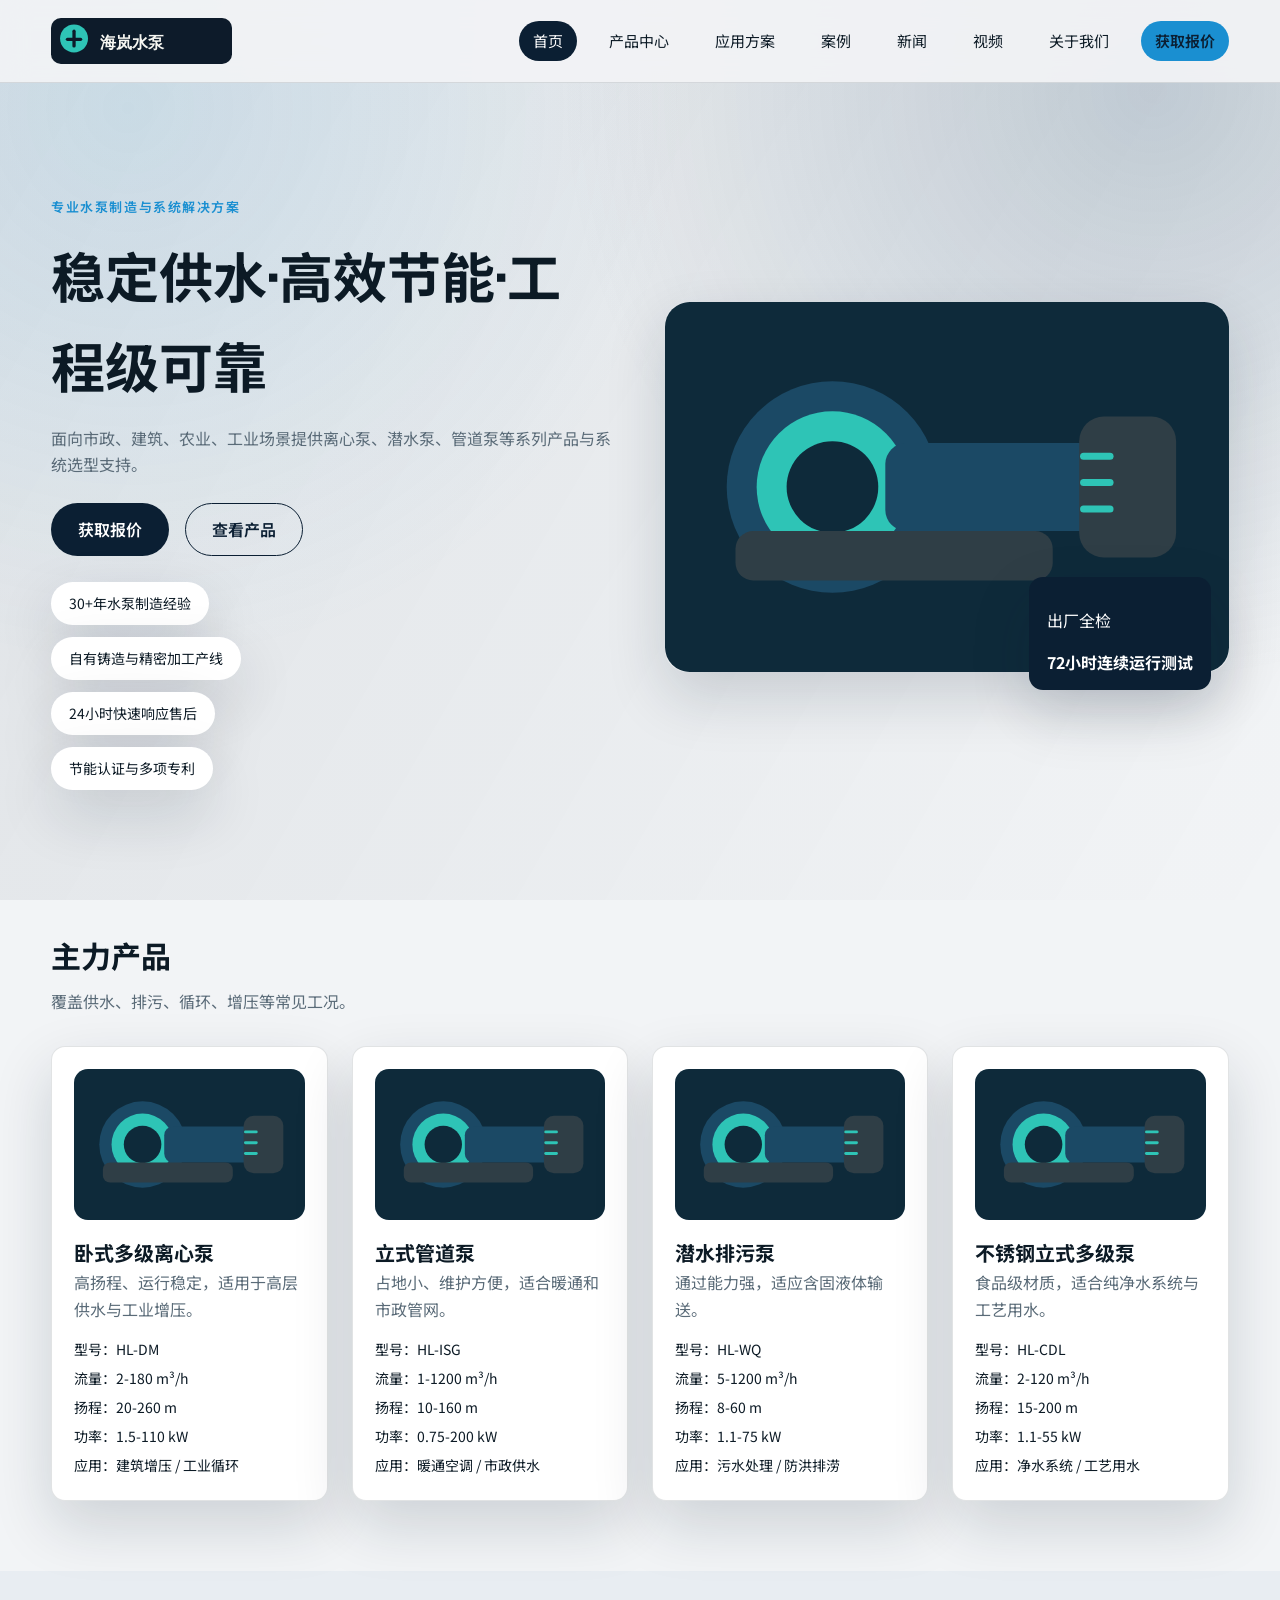
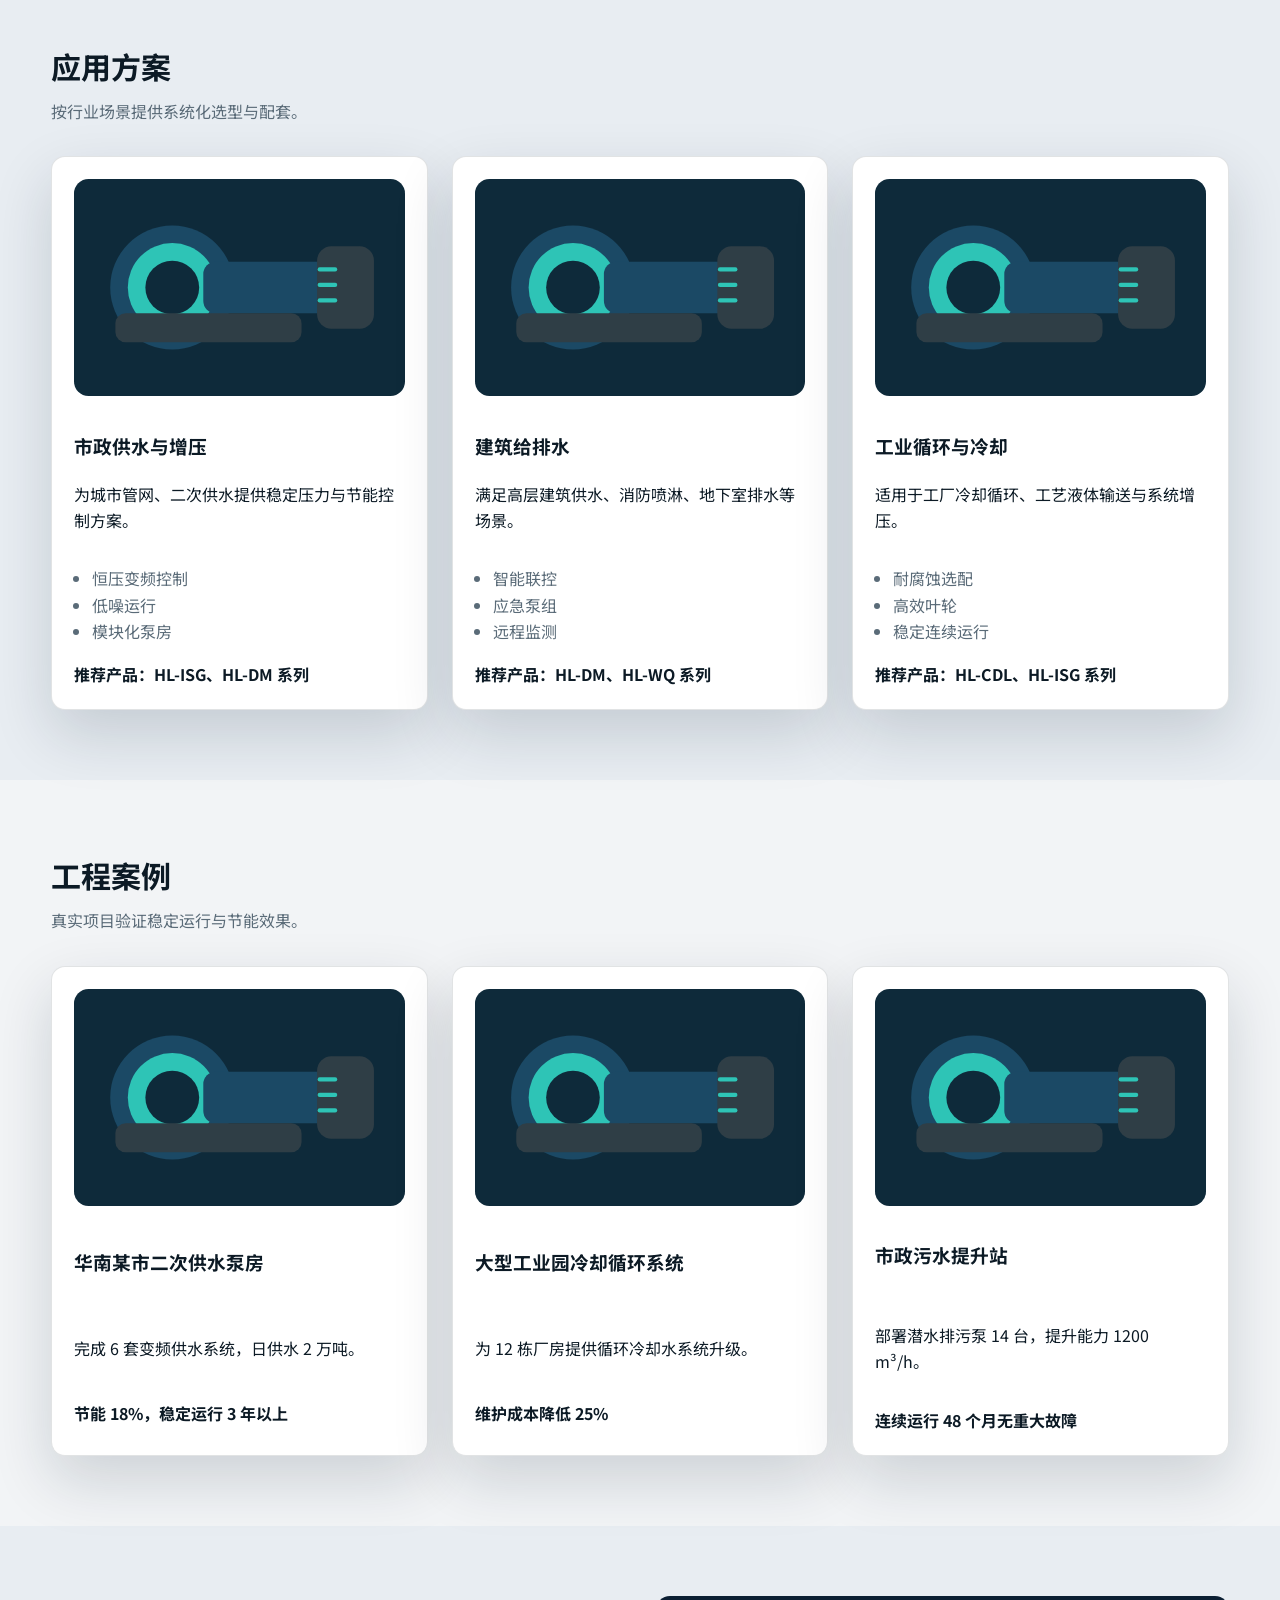
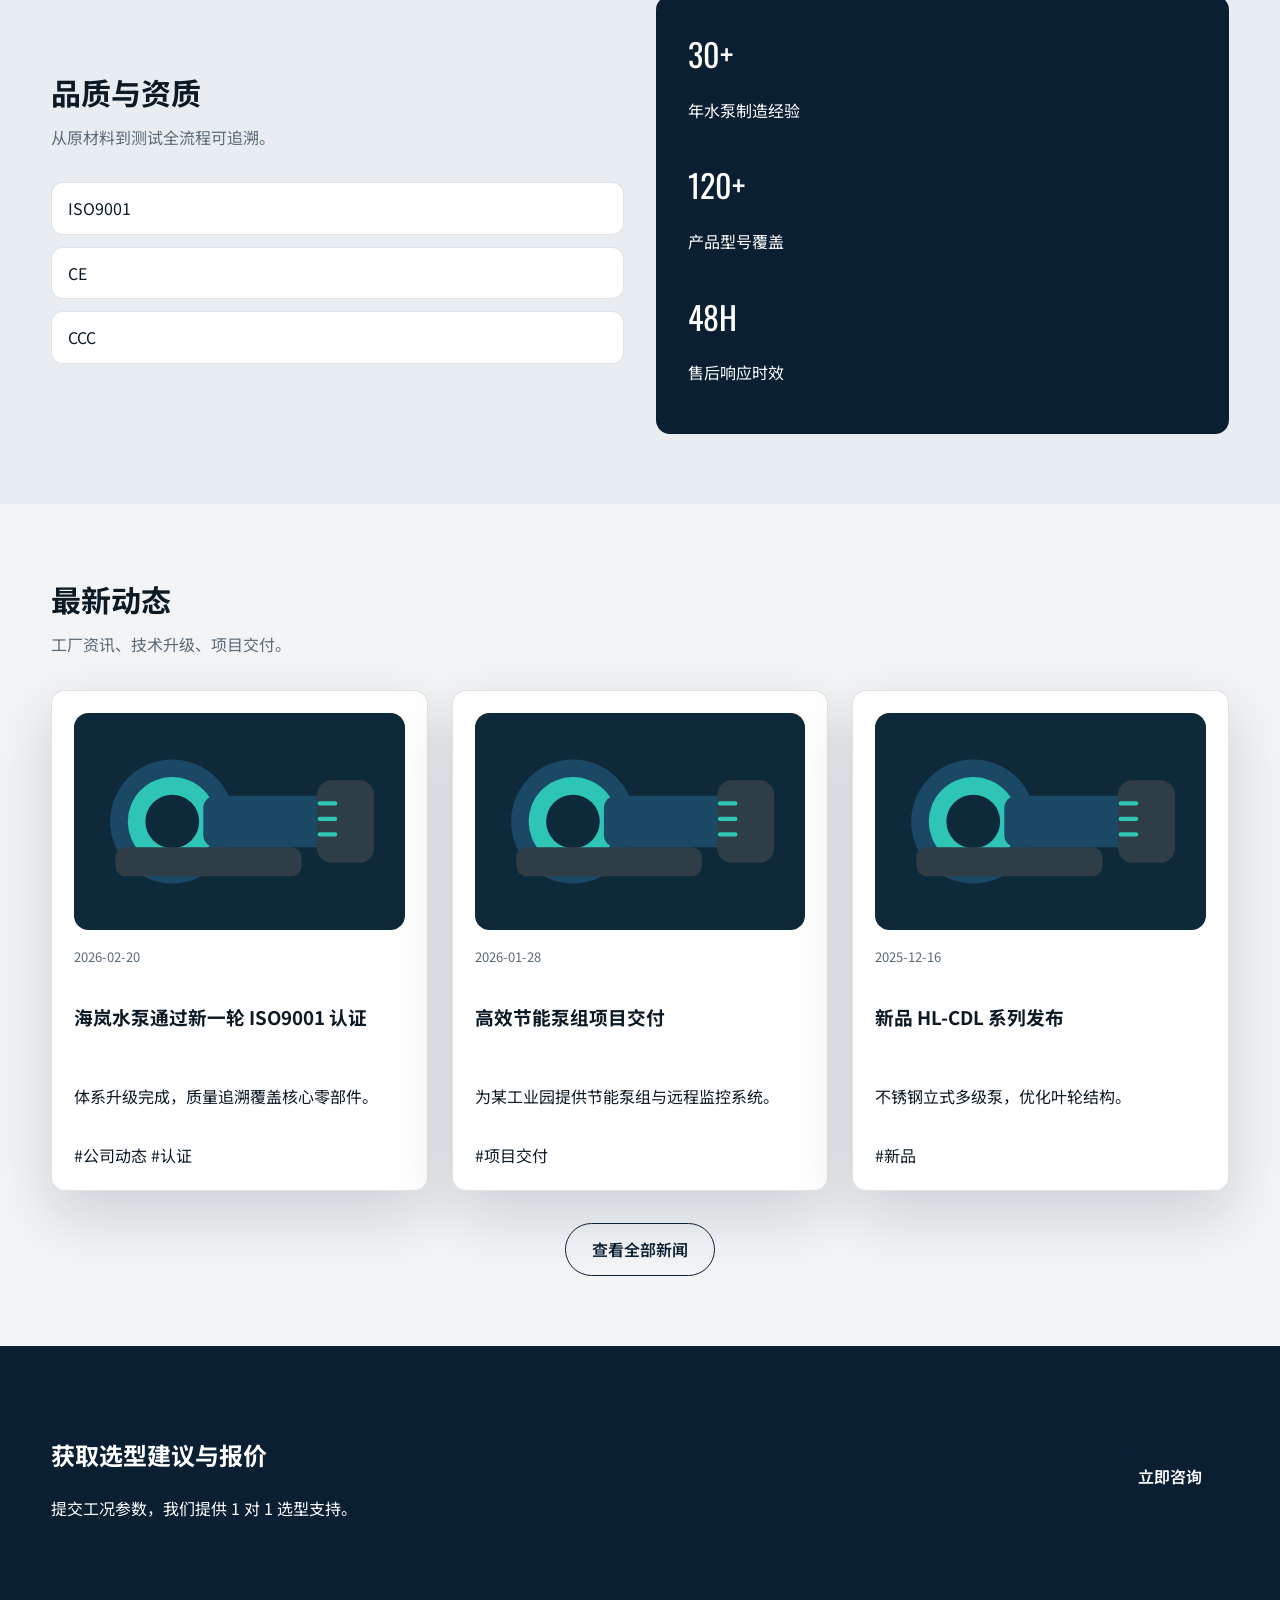
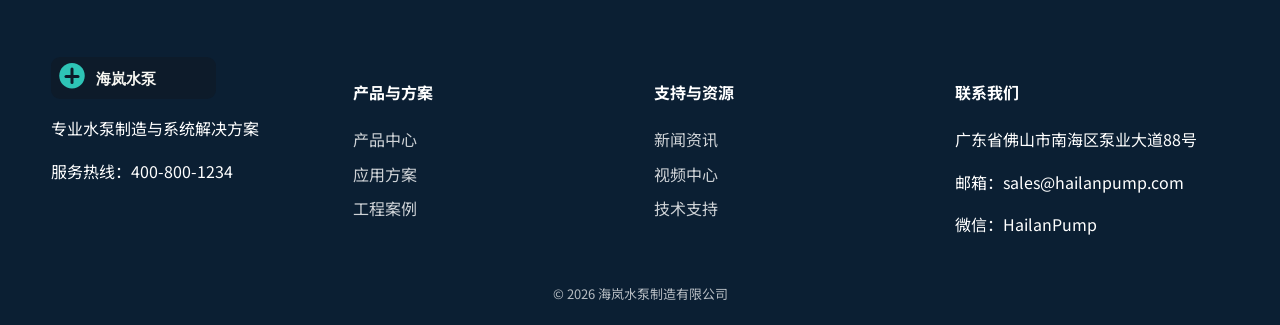
==== index.html @ c17d93f9 "init pump site" ====
<!doctype html>
<html lang="zh-CN">
  <head>
    <meta charset="UTF-8" />
    <meta name="viewport" content="width=device-width, initial-scale=1.0" />
    <title>海岚水泵制造有限公司</title>
    <meta name="description" content="水泵生产企业官网，提供离心泵、潜水泵、管道泵等产品与系统解决方案。" />
    <link rel="preconnect" href="https://fonts.googleapis.com" />
    <link rel="preconnect" href="https://fonts.gstatic.com" crossorigin />
    <link href="https://fonts.googleapis.com/css2?family=Noto+Sans+SC:wght@300;400;500;600;700&family=Oswald:wght@400;500;600&display=swap" rel="stylesheet" />
    <link rel="stylesheet" href="/styles.css" />
    <script src="https://identity.netlify.com/v1/netlify-identity-widget.js"></script>
  </head>
  <body data-page="home">
    <div class="bg-grid"></div>
    <header class="site-header">
      <div class="container header-inner">
        <a class="logo" href="/index.html">
          <img src="/assets/logo.svg" alt="海岚水泵" />
        </a>
        <nav class="nav">
          <a href="/index.html" class="nav-link">首页</a>
          <a href="/products.html" class="nav-link">产品中心</a>
          <a href="/solutions.html" class="nav-link">应用方案</a>
          <a href="/cases.html" class="nav-link">案例</a>
          <a href="/news.html" class="nav-link">新闻</a>
          <a href="/videos.html" class="nav-link">视频</a>
          <a href="/about.html" class="nav-link">关于我们</a>
          <a href="/contact.html" class="nav-link nav-cta">获取报价</a>
        </nav>
        <button class="nav-toggle" id="navToggle" aria-label="打开导航">☰</button>
      </div>
    </header>

    <section class="hero">
      <div class="container hero-inner">
        <div class="hero-text">
          <p class="tagline" data-site="tagline">专业水泵制造与系统解决方案</p>
          <h1 data-site="heroTitle">稳定供水·高效节能·工程级可靠</h1>
          <p class="hero-subtitle" data-site="heroSubtitle">
            面向市政、建筑、农业、工业场景提供离心泵、潜水泵、管道泵等系列产品与系统选型支持。
          </p>
          <div class="hero-actions">
            <a class="btn-primary" href="/contact.html">获取报价</a>
            <a class="btn-outline" href="/products.html">查看产品</a>
          </div>
          <div class="hero-highlights" id="heroHighlights"></div>
        </div>
        <div class="hero-media">
          <img src="/assets/hero-pump.svg" alt="水泵设备" />
          <div class="hero-badge">
            <p>出厂全检</p>
            <strong>72小时连续运行测试</strong>
          </div>
        </div>
      </div>
    </section>

    <section class="section">
      <div class="container">
        <div class="section-title">
          <h2>主力产品</h2>
          <p>覆盖供水、排污、循环、增压等常见工况。</p>
        </div>
        <div class="card-grid" id="productGrid"></div>
      </div>
    </section>

    <section class="section alt">
      <div class="container">
        <div class="section-title">
          <h2>应用方案</h2>
          <p>按行业场景提供系统化选型与配套。</p>
        </div>
        <div class="solution-grid" id="solutionGrid"></div>
      </div>
    </section>

    <section class="section">
      <div class="container">
        <div class="section-title">
          <h2>工程案例</h2>
          <p>真实项目验证稳定运行与节能效果。</p>
        </div>
        <div class="case-grid" id="caseGrid"></div>
      </div>
    </section>

    <section class="section alt">
      <div class="container split">
        <div>
          <div class="section-title">
            <h2>品质与资质</h2>
            <p>从原材料到测试全流程可追溯。</p>
          </div>
          <ul class="list" id="certList"></ul>
        </div>
        <div class="stat-panel">
          <div>
            <span class="stat">30+</span>
            <p>年水泵制造经验</p>
          </div>
          <div>
            <span class="stat">120+</span>
            <p>产品型号覆盖</p>
          </div>
          <div>
            <span class="stat">48H</span>
            <p>售后响应时效</p>
          </div>
        </div>
      </div>
    </section>

    <section class="section">
      <div class="container">
        <div class="section-title">
          <h2>最新动态</h2>
          <p>工厂资讯、技术升级、项目交付。</p>
        </div>
        <div class="news-grid" id="newsGrid"></div>
        <div class="section-footer">
          <a class="btn-outline" href="/news.html">查看全部新闻</a>
        </div>
      </div>
    </section>

    <section class="cta">
      <div class="container cta-inner">
        <div>
          <h2>获取选型建议与报价</h2>
          <p>提交工况参数，我们提供 1 对 1 选型支持。</p>
        </div>
        <a class="btn-primary" href="/contact.html">立即咨询</a>
      </div>
    </section>

    <footer class="site-footer">
      <div class="container footer-grid">
        <div>
          <img class="footer-logo" src="/assets/logo.svg" alt="海岚水泵" />
          <p data-site="tagline">专业水泵制造与系统解决方案</p>
          <p class="footer-contact">服务热线：<span data-site="phone">400-800-1234</span></p>
        </div>
        <div>
          <h4>产品与方案</h4>
          <a href="/products.html">产品中心</a>
          <a href="/solutions.html">应用方案</a>
          <a href="/cases.html">工程案例</a>
        </div>
        <div>
          <h4>支持与资源</h4>
          <a href="/news.html">新闻资讯</a>
          <a href="/videos.html">视频中心</a>
          <a href="/contact.html">技术支持</a>
        </div>
        <div>
          <h4>联系我们</h4>
          <p data-site="address">广东省佛山市南海区泵业大道88号</p>
          <p>邮箱：<span data-site="email">sales@hailanpump.com</span></p>
          <p>微信：<span data-site="wechat">HailanPump</span></p>
        </div>
      </div>
      <div class="footer-bottom" data-site="copyright">© 2026 海岚水泵制造有限公司</div>
    </footer>

    <script src="/app.js"></script>
    <script>
      if (window.netlifyIdentity) {
        window.netlifyIdentity.on("init", (user) => {
          if (!user) {
            window.netlifyIdentity.on("login", () => {
              document.location.href = "/admin/";
            });
          }
        });
      }
    </script>
  </body>
</html>
---- styles.css ----
:root {
  color-scheme: light;
  --bg: #f2f4f6;
  --bg-alt: #e8edf2;
  --surface: #ffffff;
  --surface-dark: #0b1f33;
  --primary: #0f2d4a;
  --primary-strong: #113a5d;
  --accent: #1a8fd1;
  --accent-strong: #52b6ff;
  --text: #0c1a25;
  --muted: #5a6b78;
  --border: rgba(12, 26, 37, 0.12);
  --shadow: 0 24px 60px rgba(11, 31, 51, 0.16);
  --radius: 14px;
  --radius-lg: 22px;
  --font-body: "Noto Sans SC", "PingFang SC", "Microsoft YaHei", sans-serif;
  --font-title: "Oswald", "Noto Sans SC", sans-serif;
}

* {
  box-sizing: border-box;
}

body {
  margin: 0;
  font-family: var(--font-body);
  background: var(--bg);
  color: var(--text);
  line-height: 1.65;
}

img {
  max-width: 100%;
  display: block;
}

a {
  color: inherit;
  text-decoration: none;
}

.bg-grid {
  position: fixed;
  inset: 0;
  background:
    radial-gradient(circle at 10% 12%, rgba(26, 143, 209, 0.12), transparent 40%),
    radial-gradient(circle at 90% 10%, rgba(17, 58, 93, 0.2), transparent 42%),
    linear-gradient(120deg, rgba(11, 31, 51, 0.08), rgba(255, 255, 255, 0));
  z-index: -2;
}

.container {
  width: min(1200px, 92vw);
  margin: 0 auto;
}

.site-header {
  position: sticky;
  top: 0;
  z-index: 10;
  background: rgba(242, 244, 246, 0.92);
  backdrop-filter: blur(14px);
  border-bottom: 1px solid var(--border);
}

.header-inner {
  display: flex;
  align-items: center;
  justify-content: space-between;
  padding: 18px 0;
  gap: 20px;
}

.logo img {
  height: 46px;
}

.nav {
  display: flex;
  align-items: center;
  gap: 18px;
  font-size: 15px;
}

.nav-link {
  padding: 8px 14px;
  border-radius: 999px;
  transition: all 0.2s ease;
}

.nav-link:hover,
.nav-link.active {
  background: var(--surface-dark);
  color: #fff;
}

.nav-cta {
  background: var(--accent);
  color: #0b1f33;
  font-weight: 600;
}

.nav-cta:hover {
  background: var(--accent-strong);
  color: #0b1f33;
}

.nav-toggle {
  display: none;
  border: 1px solid var(--border);
  background: var(--surface);
  padding: 8px 12px;
  border-radius: 10px;
  font-size: 18px;
}

.hero {
  padding: 100px 0 70px;
}

.hero-inner {
  display: grid;
  grid-template-columns: repeat(auto-fit, minmax(280px, 1fr));
  gap: 50px;
  align-items: center;
}

.tagline {
  font-weight: 600;
  letter-spacing: 0.12em;
  text-transform: uppercase;
  color: var(--accent);
  font-size: 13px;
}

.hero h1 {
  font-family: var(--font-title);
  font-size: clamp(34px, 4.4vw, 54px);
  margin: 12px 0 16px;
}

.hero-subtitle {
  color: var(--muted);
  font-size: 16px;
}

.hero-actions {
  margin-top: 26px;
  display: flex;
  gap: 16px;
  flex-wrap: wrap;
}

.btn-primary,
.btn-outline {
  padding: 12px 26px;
  border-radius: 999px;
  font-weight: 600;
  border: 1px solid transparent;
  display: inline-flex;
  align-items: center;
  gap: 8px;
  transition: all 0.2s ease;
}

.btn-primary {
  background: var(--surface-dark);
  color: #fff;
}

.btn-primary:hover {
  background: var(--primary-strong);
}

.btn-outline {
  border-color: var(--surface-dark);
  color: var(--surface-dark);
  background: transparent;
}

.btn-outline:hover {
  background: var(--surface-dark);
  color: #fff;
}

.hero-highlights {
  margin-top: 26px;
  display: grid;
  gap: 12px;
}

.hero-highlights span {
  background: var(--surface);
  padding: 10px 18px;
  border-radius: 999px;
  font-size: 14px;
  box-shadow: var(--shadow);
  width: fit-content;
}

.hero-media {
  position: relative;
}

.hero-media img {
  border-radius: var(--radius-lg);
  box-shadow: var(--shadow);
}

.hero-badge {
  position: absolute;
  bottom: -18px;
  right: 18px;
  background: var(--surface-dark);
  color: #fff;
  padding: 14px 18px;
  border-radius: 14px;
  box-shadow: var(--shadow);
}

.section {
  padding: 70px 0;
}

.section.alt {
  background: var(--bg-alt);
}

.section-title {
  margin-bottom: 32px;
}

.section-title h2 {
  margin: 0 0 8px;
  font-family: var(--font-title);
  font-size: 30px;
}

.section-title p {
  color: var(--muted);
  margin: 0;
}

.card-grid,
.solution-grid,
.case-grid,
.news-grid,
.video-grid {
  display: grid;
  gap: 24px;
  grid-template-columns: repeat(auto-fit, minmax(260px, 1fr));
}

.card {
  background: var(--surface);
  border-radius: var(--radius);
  padding: 22px;
  box-shadow: var(--shadow);
  border: 1px solid var(--border);
  display: flex;
  flex-direction: column;
  gap: 16px;
}

.card img {
  border-radius: 14px;
  background: #e3ebf2;
}

.card h3 {
  margin: 0;
  font-size: 20px;
}

.card p {
  margin: 0;
  color: var(--muted);
}

.card .meta {
  display: grid;
  gap: 6px;
  font-size: 14px;
  color: var(--text);
}

.solution-card,
.case-card,
.news-card,
.video-card {
  background: var(--surface);
  border-radius: var(--radius);
  padding: 22px;
  border: 1px solid var(--border);
  box-shadow: var(--shadow);
  display: grid;
  gap: 16px;
}

.solution-card ul {
  padding-left: 18px;
  margin: 0;
  color: var(--muted);
}

.news-card span {
  font-size: 13px;
  color: var(--muted);
}

.video-card iframe {
  width: 100%;
  aspect-ratio: 16 / 9;
  border: none;
  border-radius: 12px;
}

.split {
  display: grid;
  grid-template-columns: repeat(auto-fit, minmax(260px, 1fr));
  gap: 32px;
  align-items: center;
}

.stat-panel {
  background: var(--surface-dark);
  color: #fff;
  border-radius: var(--radius);
  padding: 32px;
  display: grid;
  gap: 20px;
}

.stat {
  font-family: var(--font-title);
  font-size: 32px;
}

.list {
  list-style: none;
  padding: 0;
  margin: 0;
  display: grid;
  gap: 12px;
}

.list li {
  background: var(--surface);
  border-radius: 12px;
  padding: 12px 16px;
  border: 1px solid var(--border);
}

.section-footer {
  margin-top: 32px;
  text-align: center;
}

.cta {
  background: var(--surface-dark);
  color: #fff;
  padding: 70px 0;
}

.cta-inner {
  display: flex;
  align-items: center;
  justify-content: space-between;
  gap: 20px;
  flex-wrap: wrap;
}

.page-hero {
  padding: 70px 0 30px;
}

.page-hero h1 {
  font-family: var(--font-title);
  font-size: 36px;
  margin: 0 0 8px;
}

.filter-bar {
  display: flex;
  justify-content: space-between;
  align-items: center;
  gap: 16px;
  padding: 20px;
  background: var(--surface);
  border-radius: var(--radius);
  border: 1px solid var(--border);
  margin-bottom: 28px;
  box-shadow: var(--shadow);
}

.image-card {
  background: var(--surface);
  padding: 20px;
  border-radius: var(--radius);
  box-shadow: var(--shadow);
}

.timeline {
  display: grid;
  gap: 20px;
}

.timeline div {
  background: var(--surface);
  border-radius: 14px;
  padding: 18px 20px;
  border-left: 6px solid var(--accent);
  box-shadow: var(--shadow);
}

.form-card,
.contact-card {
  background: var(--surface);
  border-radius: var(--radius);
  padding: 24px;
  border: 1px solid var(--border);
  box-shadow: var(--shadow);
}

.contact-form {
  display: grid;
  gap: 14px;
}

.contact-form label {
  display: grid;
  gap: 6px;
  font-size: 14px;
}

.contact-form input,
.contact-form textarea {
  padding: 10px 12px;
  border-radius: 10px;
  border: 1px solid var(--border);
  font-family: var(--font-body);
}

.tiny-tip {
  font-size: 12px;
  color: var(--muted);
}

.site-footer {
  background: var(--surface-dark);
  color: #fff;
  padding: 50px 0 20px;
}

.footer-grid {
  display: grid;
  gap: 28px;
  grid-template-columns: repeat(auto-fit, minmax(200px, 1fr));
}

.footer-grid a {
  color: rgba(255, 255, 255, 0.8);
  display: block;
  margin-bottom: 8px;
}

.footer-logo {
  height: 42px;
  margin-bottom: 12px;
}

.footer-contact {
  margin-top: 12px;
}

.footer-bottom {
  margin-top: 30px;
  text-align: center;
  font-size: 13px;
  color: rgba(255, 255, 255, 0.7);
}

@media (max-width: 900px) {
  .nav {
    position: absolute;
    right: 4vw;
    top: 70px;
    flex-direction: column;
    align-items: flex-start;
    background: var(--surface);
    padding: 16px;
    border-radius: 16px;
    border: 1px solid var(--border);
    box-shadow: var(--shadow);
    display: none;
  }

  body.nav-open .nav {
    display: flex;
  }

  .nav-toggle {
    display: block;
  }

  .filter-bar {
    flex-direction: column;
    align-items: flex-start;
  }
}

@media (max-width: 600px) {
  .hero {
    padding-top: 70px;
  }

  .hero-badge {
    position: static;
    margin-top: 16px;
  }

  .cta-inner {
    flex-direction: column;
    align-items: flex-start;
  }
}
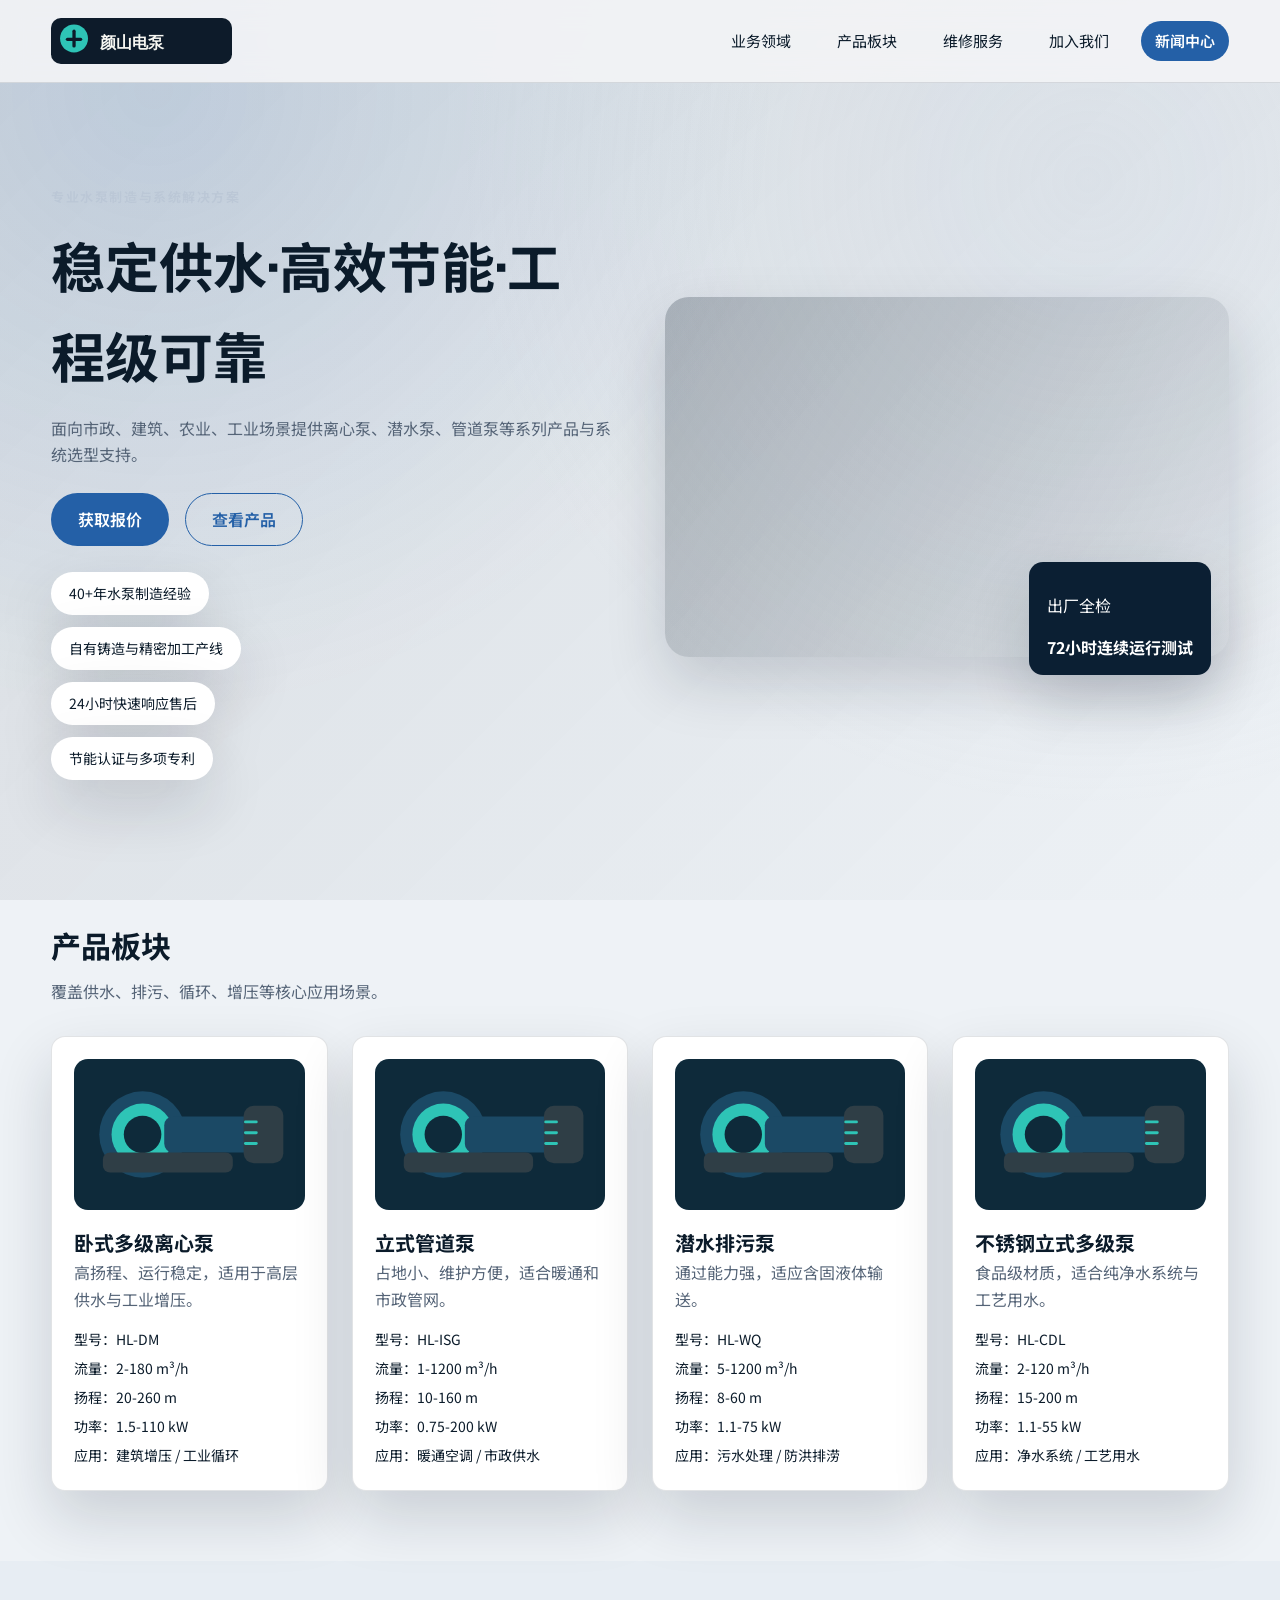
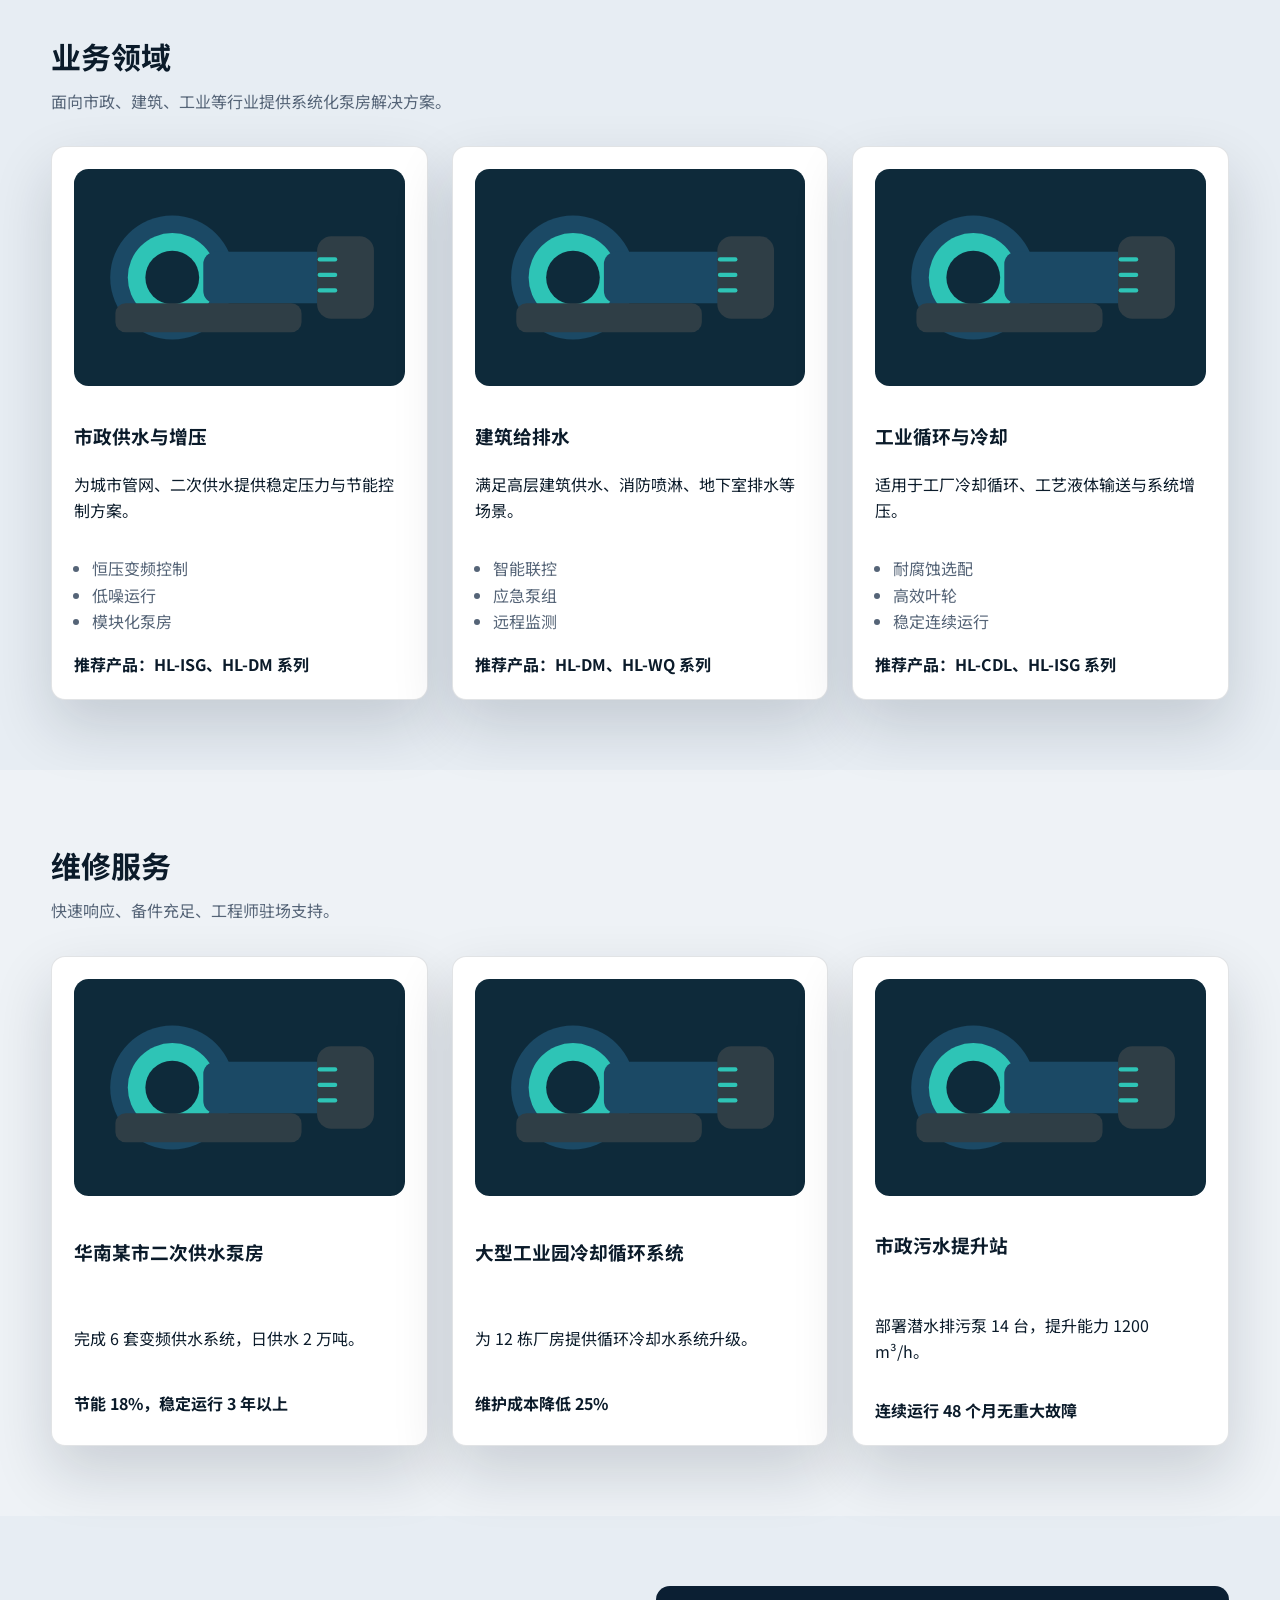
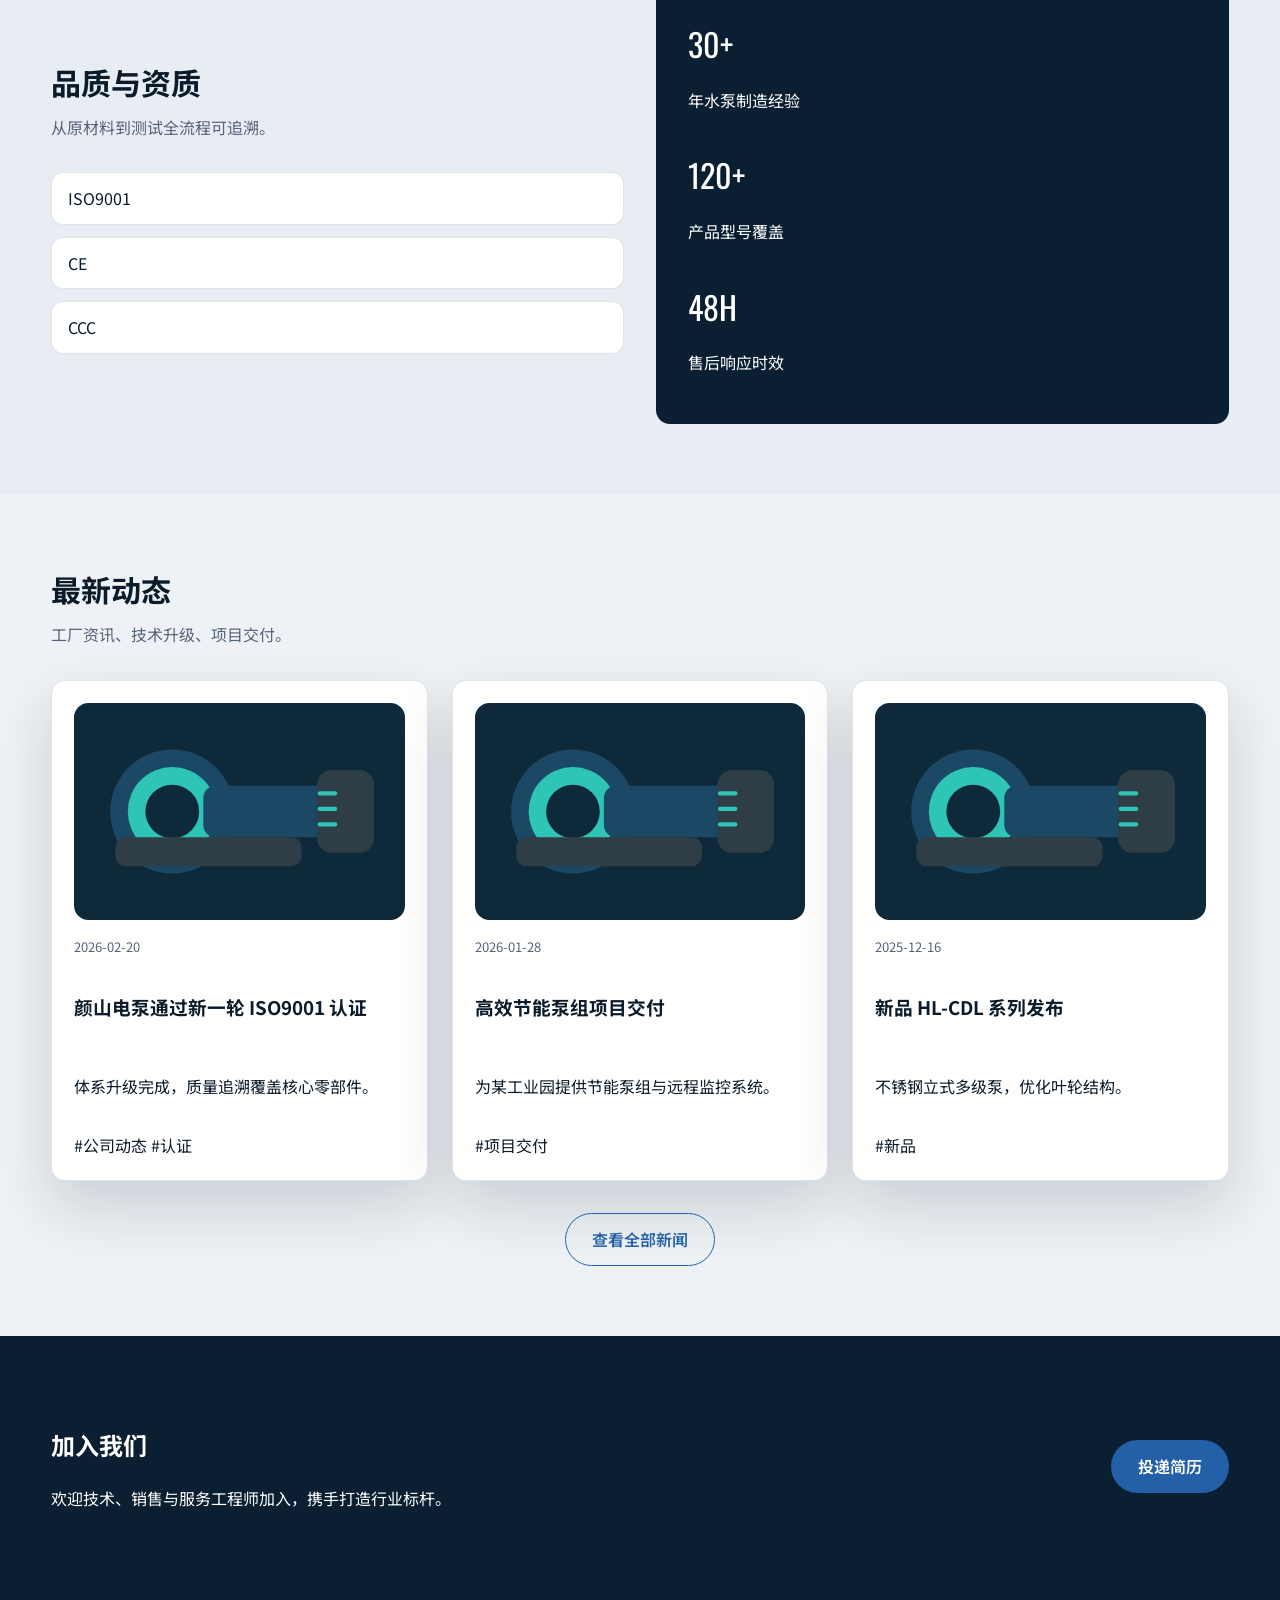
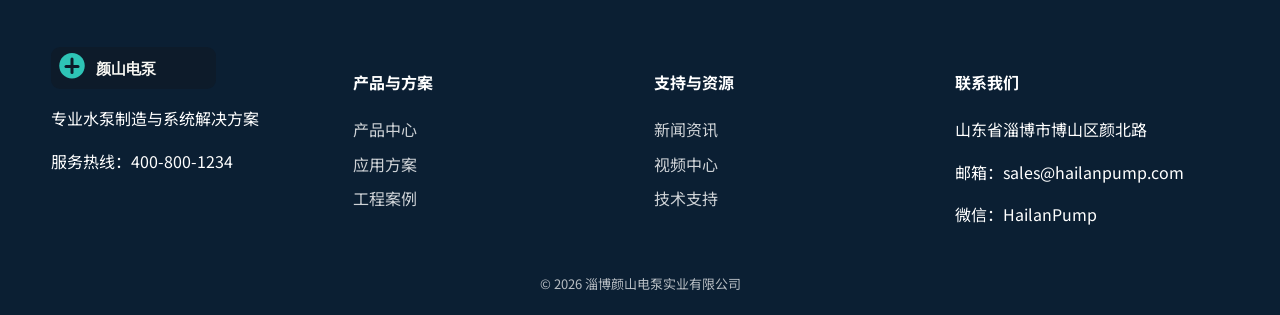
==== commit ba174282: "restyle home and update branding" ====
--- a/index.html
+++ b/index.html
@@ -3,7 +3,7 @@
   <head>
     <meta charset="UTF-8" />
     <meta name="viewport" content="width=device-width, initial-scale=1.0" />
-    <title>海岚水泵制造有限公司</title>
+    <title>淄博颜山电泵实业有限公司</title>
     <meta name="description" content="水泵生产企业官网，提供离心泵、潜水泵、管道泵等产品与系统解决方案。" />
     <link rel="preconnect" href="https://fonts.googleapis.com" />
     <link rel="preconnect" href="https://fonts.gstatic.com" crossorigin />
@@ -16,17 +16,14 @@
     <header class="site-header">
       <div class="container header-inner">
         <a class="logo" href="/index.html">
-          <img src="/assets/logo.svg" alt="海岚水泵" />
+          <img src="/assets/logo.svg" alt="颜山电泵" data-site-logo />
         </a>
         <nav class="nav">
-          <a href="/index.html" class="nav-link">首页</a>
-          <a href="/products.html" class="nav-link">产品中心</a>
-          <a href="/solutions.html" class="nav-link">应用方案</a>
-          <a href="/cases.html" class="nav-link">案例</a>
-          <a href="/news.html" class="nav-link">新闻</a>
-          <a href="/videos.html" class="nav-link">视频</a>
-          <a href="/about.html" class="nav-link">关于我们</a>
-          <a href="/contact.html" class="nav-link nav-cta">获取报价</a>
+          <a href="#business" class="nav-link">业务领域</a>
+          <a href="#products" class="nav-link">产品板块</a>
+          <a href="#service" class="nav-link">维修服务</a>
+          <a href="#join" class="nav-link">加入我们</a>
+          <a href="#news" class="nav-link nav-cta">新闻中心</a>
         </nav>
         <button class="nav-toggle" id="navToggle" aria-label="打开导航">☰</button>
       </div>
@@ -47,7 +44,7 @@
           <div class="hero-highlights" id="heroHighlights"></div>
         </div>
         <div class="hero-media">
-          <img src="/assets/hero-pump.svg" alt="水泵设备" />
+          <div class="hero-visual" data-site-hero></div>
           <div class="hero-badge">
             <p>出厂全检</p>
             <strong>72小时连续运行测试</strong>
@@ -56,31 +53,31 @@
       </div>
     </section>
 
-    <section class="section">
+    <section class="section" id="products">
       <div class="container">
         <div class="section-title">
-          <h2>主力产品</h2>
-          <p>覆盖供水、排污、循环、增压等常见工况。</p>
+          <h2>产品板块</h2>
+          <p>覆盖供水、排污、循环、增压等核心应用场景。</p>
         </div>
         <div class="card-grid" id="productGrid"></div>
       </div>
     </section>
 
-    <section class="section alt">
+    <section class="section alt" id="business">
       <div class="container">
         <div class="section-title">
-          <h2>应用方案</h2>
-          <p>按行业场景提供系统化选型与配套。</p>
+          <h2>业务领域</h2>
+          <p>面向市政、建筑、工业等行业提供系统化泵房解决方案。</p>
         </div>
         <div class="solution-grid" id="solutionGrid"></div>
       </div>
     </section>
 
-    <section class="section">
+    <section class="section" id="service">
       <div class="container">
         <div class="section-title">
-          <h2>工程案例</h2>
-          <p>真实项目验证稳定运行与节能效果。</p>
+          <h2>维修服务</h2>
+          <p>快速响应、备件充足、工程师驻场支持。</p>
         </div>
         <div class="case-grid" id="caseGrid"></div>
       </div>
@@ -112,7 +109,7 @@
       </div>
     </section>
 
-    <section class="section">
+    <section class="section" id="news">
       <div class="container">
         <div class="section-title">
           <h2>最新动态</h2>
@@ -125,20 +122,20 @@
       </div>
     </section>
 
-    <section class="cta">
+    <section class="cta" id="join">
       <div class="container cta-inner">
         <div>
-          <h2>获取选型建议与报价</h2>
-          <p>提交工况参数，我们提供 1 对 1 选型支持。</p>
+          <h2>加入我们</h2>
+          <p>欢迎技术、销售与服务工程师加入，携手打造行业标杆。</p>
         </div>
-        <a class="btn-primary" href="/contact.html">立即咨询</a>
+        <a class="btn-primary" href="mailto:sales@hailanpump.com">投递简历</a>
       </div>
     </section>
 
     <footer class="site-footer">
       <div class="container footer-grid">
         <div>
-          <img class="footer-logo" src="/assets/logo.svg" alt="海岚水泵" />
+          <img class="footer-logo" src="/assets/logo.svg" alt="颜山电泵" data-site-logo />
           <p data-site="tagline">专业水泵制造与系统解决方案</p>
           <p class="footer-contact">服务热线：<span data-site="phone">400-800-1234</span></p>
         </div>
@@ -161,7 +158,7 @@
           <p>微信：<span data-site="wechat">HailanPump</span></p>
         </div>
       </div>
-      <div class="footer-bottom" data-site="copyright">© 2026 海岚水泵制造有限公司</div>
+      <div class="footer-bottom" data-site="copyright">© 2026 淄博颜山电泵实业有限公司</div>
     </footer>
 
     <script src="/app.js"></script>
--- a/styles.css
+++ b/styles.css
@@ -1,19 +1,19 @@
 :root {
   color-scheme: light;
-  --bg: #f2f4f6;
-  --bg-alt: #e8edf2;
+  --bg: #eef2f6;
+  --bg-alt: #e7edf3;
   --surface: #ffffff;
   --surface-dark: #0b1f33;
-  --primary: #0f2d4a;
-  --primary-strong: #113a5d;
-  --accent: #1a8fd1;
-  --accent-strong: #52b6ff;
-  --text: #0c1a25;
-  --muted: #5a6b78;
-  --border: rgba(12, 26, 37, 0.12);
-  --shadow: 0 24px 60px rgba(11, 31, 51, 0.16);
+  --primary: #2460a7;
+  --primary-strong: #1c4d86;
+  --accent: #bbc7d6;
+  --accent-strong: #d6dee8;
+  --text: #0b1b2a;
+  --muted: #556477;
+  --border: rgba(11, 27, 42, 0.12);
+  --shadow: 0 26px 60px rgba(11, 27, 42, 0.16);
   --radius: 14px;
-  --radius-lg: 22px;
+  --radius-lg: 24px;
   --font-body: "Noto Sans SC", "PingFang SC", "Microsoft YaHei", sans-serif;
   --font-title: "Oswald", "Noto Sans SC", sans-serif;
 }
@@ -44,9 +44,9 @@
   position: fixed;
   inset: 0;
   background:
-    radial-gradient(circle at 10% 12%, rgba(26, 143, 209, 0.12), transparent 40%),
-    radial-gradient(circle at 90% 10%, rgba(17, 58, 93, 0.2), transparent 42%),
-    linear-gradient(120deg, rgba(11, 31, 51, 0.08), rgba(255, 255, 255, 0));
+    radial-gradient(circle at 12% 10%, rgba(36, 96, 167, 0.15), transparent 45%),
+    radial-gradient(circle at 85% 20%, rgba(187, 199, 214, 0.22), transparent 48%),
+    linear-gradient(135deg, rgba(11, 27, 42, 0.1), rgba(255, 255, 255, 0));
   z-index: -2;
 }
 
@@ -91,19 +91,19 @@
 
 .nav-link:hover,
 .nav-link.active {
-  background: var(--surface-dark);
+  background: var(--primary);
   color: #fff;
 }
 
 .nav-cta {
-  background: var(--accent);
-  color: #0b1f33;
+  background: var(--primary);
+  color: #fff;
   font-weight: 600;
 }
 
 .nav-cta:hover {
-  background: var(--accent-strong);
-  color: #0b1f33;
+  background: var(--primary-strong);
+  color: #fff;
 }
 
 .nav-toggle {
@@ -116,7 +116,7 @@
 }
 
 .hero {
-  padding: 100px 0 70px;
+  padding: 90px 0 70px;
 }
 
 .hero-inner {
@@ -165,7 +165,7 @@
 }
 
 .btn-primary {
-  background: var(--surface-dark);
+  background: var(--primary);
   color: #fff;
 }
 
@@ -174,13 +174,13 @@
 }
 
 .btn-outline {
-  border-color: var(--surface-dark);
-  color: var(--surface-dark);
+  border-color: var(--primary);
+  color: var(--primary);
   background: transparent;
 }
 
 .btn-outline:hover {
-  background: var(--surface-dark);
+  background: var(--primary);
   color: #fff;
 }
 
@@ -203,9 +203,21 @@
   position: relative;
 }
 
-.hero-media img {
+.hero-visual {
   border-radius: var(--radius-lg);
   box-shadow: var(--shadow);
+  min-height: 360px;
+  background-size: cover;
+  background-position: center;
+  position: relative;
+  overflow: hidden;
+}
+
+.hero-visual::after {
+  content: "";
+  position: absolute;
+  inset: 0;
+  background: linear-gradient(120deg, rgba(11, 27, 42, 0.25), rgba(11, 27, 42, 0.05));
 }
 
 .hero-badge {
